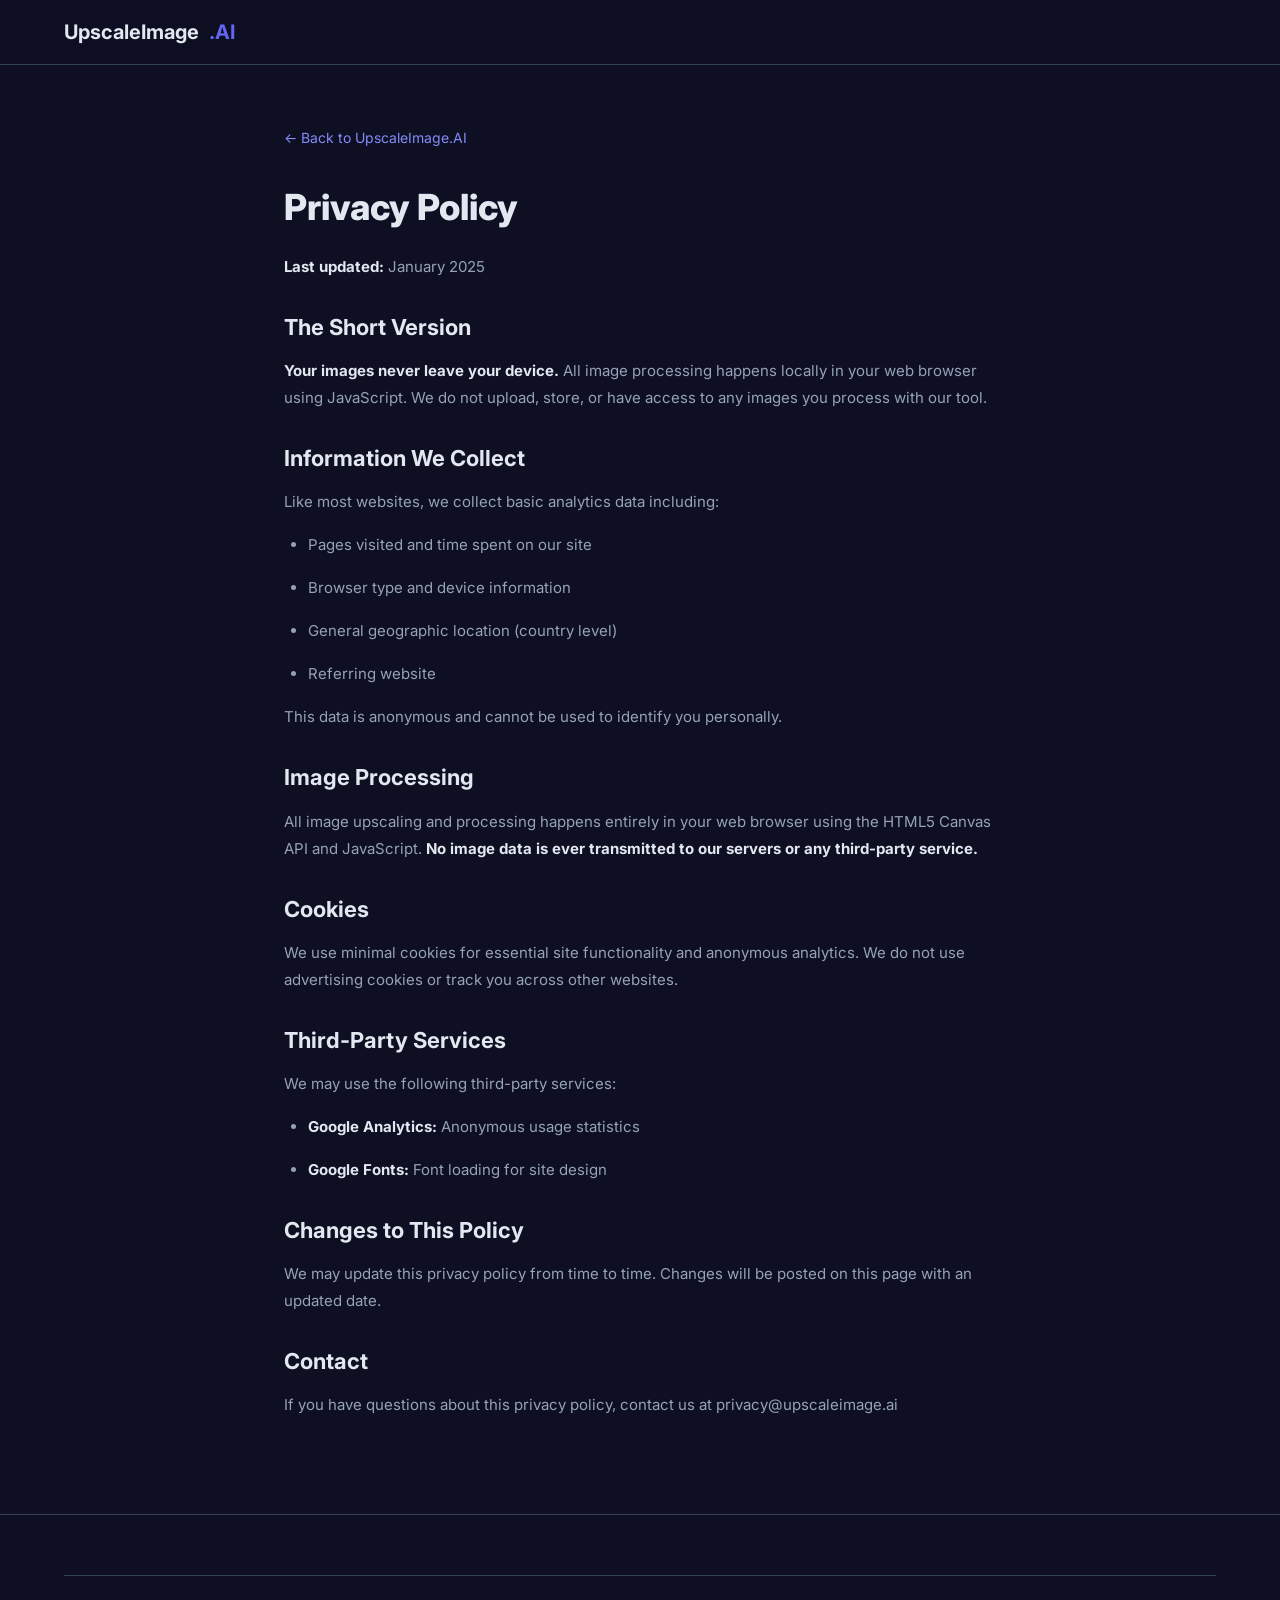
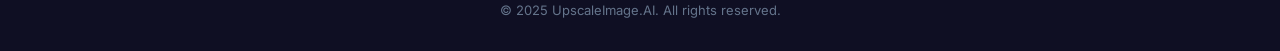
==== privacy.html @ 7722c715 "Initial commit: UpscaleImage.AI - Free AI Image Upscaler" ====
<!DOCTYPE html>
<html lang="en">
<head>
    <meta charset="UTF-8">
    <meta name="viewport" content="width=device-width, initial-scale=1.0">
    <title>Privacy Policy | UpscaleImage.AI</title>
    <meta name="description" content="UpscaleImage.AI privacy policy. Learn how we protect your privacy — all image processing happens in your browser, nothing is uploaded to our servers.">
    <link rel="canonical" href="https://upscaleimage.ai/privacy.html">
    <link rel="preconnect" href="https://fonts.googleapis.com">
    <link href="https://fonts.googleapis.com/css2?family=Inter:wght@400;500;600;700;800&display=swap" rel="stylesheet">
    <link rel="icon" type="image/svg+xml" href="/assets/icons/favicon.svg">
    <link rel="stylesheet" href="/assets/css/style.css">
    <style>
        .legal-page { max-width: 760px; margin: 0 auto; padding: 60px 24px 80px; }
        .legal-page h1 { font-size: 36px; font-weight: 800; margin-bottom: 16px; }
        .legal-page h2 { font-size: 22px; font-weight: 700; margin: 30px 0 12px; }
        .legal-page p, .legal-page li { color: var(--text-secondary); font-size: 15px; line-height: 1.8; margin-bottom: 16px; }
        .legal-page ul { margin-left: 24px; }
        .legal-page strong { color: var(--text); }
        .back-link { display: inline-block; color: var(--primary-light); font-size: 14px; margin-bottom: 30px; }
    </style>
</head>
<body>
    <header class="header">
        <nav class="nav container">
            <a href="/" class="logo">UpscaleImage<span class="logo-dot">.AI</span></a>
        </nav>
    </header>
    <div class="legal-page">
        <a href="/" class="back-link">← Back to UpscaleImage.AI</a>
        <h1>Privacy Policy</h1>
        <p><strong>Last updated:</strong> January 2025</p>

        <h2>The Short Version</h2>
        <p><strong>Your images never leave your device.</strong> All image processing happens locally in your web browser using JavaScript. We do not upload, store, or have access to any images you process with our tool.</p>

        <h2>Information We Collect</h2>
        <p>Like most websites, we collect basic analytics data including:</p>
        <ul>
            <li>Pages visited and time spent on our site</li>
            <li>Browser type and device information</li>
            <li>General geographic location (country level)</li>
            <li>Referring website</li>
        </ul>
        <p>This data is anonymous and cannot be used to identify you personally.</p>

        <h2>Image Processing</h2>
        <p>All image upscaling and processing happens entirely in your web browser using the HTML5 Canvas API and JavaScript. <strong>No image data is ever transmitted to our servers or any third-party service.</strong></p>

        <h2>Cookies</h2>
        <p>We use minimal cookies for essential site functionality and anonymous analytics. We do not use advertising cookies or track you across other websites.</p>

        <h2>Third-Party Services</h2>
        <p>We may use the following third-party services:</p>
        <ul>
            <li><strong>Google Analytics:</strong> Anonymous usage statistics</li>
            <li><strong>Google Fonts:</strong> Font loading for site design</li>
        </ul>

        <h2>Changes to This Policy</h2>
        <p>We may update this privacy policy from time to time. Changes will be posted on this page with an updated date.</p>

        <h2>Contact</h2>
        <p>If you have questions about this privacy policy, contact us at privacy@upscaleimage.ai</p>
    </div>
    <footer class="footer">
        <div class="container">
            <div class="footer-bottom"><p>© 2025 UpscaleImage.AI. All rights reserved.</p></div>
        </div>
    </footer>
</body>
</html>
---- assets/css/style.css ----
/* ============================================
   UpscaleImage.AI — Styles
   Modern, clean design for AI tool site
   ============================================ */

/* Reset & Base */
*, *::before, *::after {
    margin: 0;
    padding: 0;
    box-sizing: border-box;
}

:root {
    --primary: #6366f1;
    --primary-dark: #4f46e5;
    --primary-light: #818cf8;
    --accent: #8b5cf6;
    --accent-light: #a78bfa;
    --success: #10b981;
    --bg: #0f0f23;
    --bg-card: #1a1a2e;
    --bg-elevated: #252540;
    --bg-hover: #2a2a4a;
    --text: #e2e8f0;
    --text-secondary: #94a3b8;
    --text-muted: #64748b;
    --border: #334155;
    --radius: 12px;
    --radius-lg: 16px;
    --shadow: 0 4px 6px -1px rgba(0,0,0,0.3), 0 2px 4px -2px rgba(0,0,0,0.3);
    --shadow-lg: 0 10px 15px -3px rgba(0,0,0,0.4), 0 4px 6px -4px rgba(0,0,0,0.3);
    --transition: 0.2s ease;
}

html {
    scroll-behavior: smooth;
}

body {
    font-family: 'Inter', -apple-system, BlinkMacSystemFont, 'Segoe UI', sans-serif;
    background: var(--bg);
    color: var(--text);
    line-height: 1.6;
    -webkit-font-smoothing: antialiased;
    -moz-osx-font-smoothing: grayscale;
}

.container {
    max-width: 1200px;
    margin: 0 auto;
    padding: 0 24px;
}

a {
    color: var(--primary-light);
    text-decoration: none;
    transition: color var(--transition);
}

a:hover {
    color: var(--accent-light);
}

/* Header */
.header {
    position: sticky;
    top: 0;
    z-index: 100;
    background: rgba(15, 15, 35, 0.85);
    backdrop-filter: blur(12px);
    border-bottom: 1px solid var(--border);
}

.nav {
    display: flex;
    align-items: center;
    justify-content: space-between;
    height: 64px;
}

.logo {
    display: flex;
    align-items: center;
    gap: 10px;
    font-size: 20px;
    font-weight: 700;
    color: var(--text);
    text-decoration: none;
}

.logo:hover {
    color: var(--text);
}

.logo-dot {
    color: var(--primary);
}

.logo-icon {
    flex-shrink: 0;
}

.nav-links {
    display: flex;
    gap: 32px;
}

.nav-links a {
    color: var(--text-secondary);
    font-size: 14px;
    font-weight: 500;
    transition: color var(--transition);
}

.nav-links a:hover {
    color: var(--text);
}

/* Hero */
.hero {
    padding: 60px 0 30px;
    text-align: center;
}

.hero-badge {
    display: inline-block;
    padding: 6px 16px;
    background: rgba(99, 102, 241, 0.15);
    border: 1px solid rgba(99, 102, 241, 0.3);
    border-radius: 100px;
    font-size: 13px;
    font-weight: 600;
    color: var(--primary-light);
    margin-bottom: 20px;
    letter-spacing: 0.5px;
}

.hero-title {
    font-size: clamp(32px, 5vw, 52px);
    font-weight: 800;
    line-height: 1.15;
    margin-bottom: 16px;
    letter-spacing: -0.02em;
}

.gradient-text {
    background: linear-gradient(135deg, var(--primary) 0%, var(--accent) 50%, var(--success) 100%);
    -webkit-background-clip: text;
    -webkit-text-fill-color: transparent;
    background-clip: text;
}

.hero-subtitle {
    font-size: 18px;
    color: var(--text-secondary);
    max-width: 640px;
    margin: 0 auto;
    line-height: 1.7;
}

.hero-subtitle strong {
    color: var(--text);
}

/* Tool Section */
.tool-section {
    padding: 20px 24px 60px;
}

/* Upload Area */
.upload-area {
    border: 2px dashed var(--border);
    border-radius: var(--radius-lg);
    padding: 80px 40px;
    text-align: center;
    cursor: pointer;
    transition: all var(--transition);
    background: var(--bg-card);
}

.upload-area:hover,
.upload-area.drag-over {
    border-color: var(--primary);
    background: rgba(99, 102, 241, 0.05);
}

.upload-area.drag-over {
    transform: scale(1.01);
}

.upload-content {
    display: flex;
    flex-direction: column;
    align-items: center;
    gap: 12px;
}

.upload-icon {
    color: var(--text-muted);
    margin-bottom: 8px;
    transition: color var(--transition);
}

.upload-area:hover .upload-icon {
    color: var(--primary-light);
}

.upload-content h2 {
    font-size: 22px;
    font-weight: 600;
}

.upload-content p {
    color: var(--text-secondary);
    font-size: 15px;
}

.upload-formats {
    font-size: 13px !important;
    color: var(--text-muted) !important;
}

.upload-btn {
    margin-top: 12px;
}

/* Buttons */
.btn {
    display: inline-flex;
    align-items: center;
    gap: 8px;
    padding: 12px 24px;
    border: none;
    border-radius: 8px;
    font-size: 15px;
    font-weight: 600;
    cursor: pointer;
    transition: all var(--transition);
    font-family: inherit;
}

.btn-primary {
    background: linear-gradient(135deg, var(--primary) 0%, var(--accent) 100%);
    color: white;
    box-shadow: 0 2px 8px rgba(99, 102, 241, 0.4);
}

.btn-primary:hover {
    transform: translateY(-1px);
    box-shadow: 0 4px 16px rgba(99, 102, 241, 0.5);
}

.btn-primary:disabled {
    opacity: 0.5;
    cursor: not-allowed;
    transform: none;
    box-shadow: none;
}

.btn-secondary {
    background: var(--bg-elevated);
    color: var(--text-secondary);
    border: 1px solid var(--border);
}

.btn-secondary:hover {
    background: var(--bg-hover);
    color: var(--text);
}

/* Editor Area */
.editor-area {
    display: flex;
    flex-direction: column;
    gap: 20px;
}

.hidden {
    display: none !important;
}

/* Controls Bar */
.controls-bar {
    display: flex;
    align-items: center;
    justify-content: space-between;
    flex-wrap: wrap;
    gap: 16px;
    padding: 16px 20px;
    background: var(--bg-card);
    border-radius: var(--radius);
    border: 1px solid var(--border);
}

.scale-controls {
    display: flex;
    align-items: center;
    gap: 12px;
}

.scale-controls label {
    font-size: 14px;
    font-weight: 600;
    color: var(--text-secondary);
}

.scale-buttons {
    display: flex;
    gap: 4px;
    background: var(--bg);
    padding: 4px;
    border-radius: 8px;
}

.scale-btn {
    padding: 8px 20px;
    border: none;
    border-radius: 6px;
    background: transparent;
    color: var(--text-secondary);
    font-size: 14px;
    font-weight: 600;
    cursor: pointer;
    transition: all var(--transition);
    font-family: inherit;
}

.scale-btn:hover {
    color: var(--text);
    background: var(--bg-elevated);
}

.scale-btn.active {
    background: var(--primary);
    color: white;
}

.output-info {
    display: flex;
    align-items: center;
    gap: 10px;
    font-size: 14px;
    color: var(--text-secondary);
}

.output-info .arrow {
    color: var(--primary);
    font-weight: 700;
}

.output-info strong {
    color: var(--text);
}

.action-buttons {
    display: flex;
    gap: 8px;
}

/* Comparison View */
.comparison-container {
    position: relative;
    background: var(--bg-card);
    border-radius: var(--radius-lg);
    border: 1px solid var(--border);
    overflow: hidden;
}

.comparison-wrapper {
    position: relative;
    display: flex;
    height: 500px;
    overflow: hidden;
}

.comparison-before,
.comparison-after {
    position: absolute;
    top: 0;
    left: 0;
    width: 100%;
    height: 100%;
    display: flex;
    align-items: center;
    justify-content: center;
    background: #000;
}

.comparison-before canvas,
.comparison-after canvas {
    max-width: 100%;
    max-height: 100%;
    object-fit: contain;
}

.comparison-before {
    z-index: 1;
    clip-path: inset(0 50% 0 0);
}

.comparison-after {
    z-index: 0;
}

.comparison-label {
    position: absolute;
    top: 16px;
    padding: 6px 14px;
    background: rgba(0, 0, 0, 0.7);
    backdrop-filter: blur(4px);
    border-radius: 6px;
    font-size: 12px;
    font-weight: 600;
    color: white;
    text-transform: uppercase;
    letter-spacing: 0.5px;
    z-index: 5;
}

.comparison-before .comparison-label {
    left: 16px;
}

.comparison-after .comparison-label {
    right: 16px;
}

.comparison-slider {
    position: absolute;
    top: 0;
    left: 50%;
    width: 4px;
    height: 100%;
    z-index: 10;
    cursor: ew-resize;
}

.slider-line {
    width: 2px;
    height: 100%;
    background: white;
    margin: 0 auto;
    box-shadow: 0 0 8px rgba(0, 0, 0, 0.5);
}

.slider-handle {
    position: absolute;
    top: 50%;
    left: 50%;
    transform: translate(-50%, -50%);
    width: 44px;
    height: 44px;
    background: var(--primary);
    border: 3px solid white;
    border-radius: 50%;
    display: flex;
    align-items: center;
    justify-content: center;
    box-shadow: 0 2px 10px rgba(0, 0, 0, 0.4);
}

.slider-handle svg {
    width: 20px;
    height: 20px;
}

.comparison-hint {
    text-align: center;
    padding: 12px;
    font-size: 13px;
    color: var(--text-muted);
}

/* Processing */
.processing {
    display: flex;
    flex-direction: column;
    align-items: center;
    gap: 16px;
    padding: 60px 20px;
    background: var(--bg-card);
    border-radius: var(--radius-lg);
    border: 1px solid var(--border);
}

.processing-spinner {
    width: 48px;
    height: 48px;
    border: 4px solid var(--bg-elevated);
    border-top-color: var(--primary);
    border-radius: 50%;
    animation: spin 0.8s linear infinite;
}

@keyframes spin {
    to { transform: rotate(360deg); }
}

.progress-bar {
    width: 300px;
    max-width: 100%;
    height: 8px;
    background: var(--bg-elevated);
    border-radius: 4px;
    overflow: hidden;
}

.progress-fill {
    height: 100%;
    width: 0%;
    background: linear-gradient(90deg, var(--primary), var(--accent));
    border-radius: 4px;
    transition: width 0.3s ease;
}

.progress-text {
    font-size: 14px;
    color: var(--text-secondary);
    font-weight: 600;
}

/* How It Works */
.how-it-works {
    padding: 80px 0;
}

.section-title {
    font-size: 32px;
    font-weight: 800;
    text-align: center;
    margin-bottom: 12px;
    letter-spacing: -0.01em;
}

.section-subtitle {
    text-align: center;
    color: var(--text-secondary);
    font-size: 16px;
    margin-bottom: 48px;
}

.steps-grid {
    display: grid;
    grid-template-columns: repeat(auto-fit, minmax(280px, 1fr));
    gap: 24px;
}

.step-card {
    text-align: center;
    padding: 40px 30px;
    background: var(--bg-card);
    border-radius: var(--radius-lg);
    border: 1px solid var(--border);
    position: relative;
    transition: transform var(--transition), box-shadow var(--transition);
}

.step-card:hover {
    transform: translateY(-4px);
    box-shadow: var(--shadow-lg);
}

.step-number {
    position: absolute;
    top: -16px;
    left: 50%;
    transform: translateX(-50%);
    width: 32px;
    height: 32px;
    background: linear-gradient(135deg, var(--primary), var(--accent));
    border-radius: 50%;
    display: flex;
    align-items: center;
    justify-content: center;
    font-size: 14px;
    font-weight: 700;
    color: white;
}

.step-icon {
    margin-bottom: 20px;
}

.step-card h3 {
    font-size: 18px;
    font-weight: 700;
    margin-bottom: 10px;
}

.step-card p {
    color: var(--text-secondary);
    font-size: 14px;
    line-height: 1.7;
}

/* Features */
.features {
    padding: 80px 0;
    background: var(--bg-card);
}

.features-grid {
    display: grid;
    grid-template-columns: repeat(auto-fit, minmax(300px, 1fr));
    gap: 20px;
}

.feature-card {
    padding: 30px;
    background: var(--bg);
    border-radius: var(--radius);
    border: 1px solid var(--border);
    transition: transform var(--transition);
}

.feature-card:hover {
    transform: translateY(-2px);
}

.feature-icon {
    font-size: 28px;
    margin-bottom: 16px;
}

.feature-card h3 {
    font-size: 16px;
    font-weight: 700;
    margin-bottom: 8px;
}

.feature-card p {
    color: var(--text-secondary);
    font-size: 14px;
    line-height: 1.6;
}

/* FAQ */
.faq {
    padding: 80px 0;
}

.faq-list {
    max-width: 720px;
    margin: 0 auto;
    display: flex;
    flex-direction: column;
    gap: 12px;
}

.faq-item {
    background: var(--bg-card);
    border: 1px solid var(--border);
    border-radius: var(--radius);
    overflow: hidden;
}

.faq-item summary {
    padding: 20px 24px;
    font-size: 16px;
    font-weight: 600;
    cursor: pointer;
    list-style: none;
    display: flex;
    align-items: center;
    justify-content: space-between;
    transition: background var(--transition);
}

.faq-item summary::-webkit-details-marker {
    display: none;
}

.faq-item summary::after {
    content: '+';
    font-size: 22px;
    color: var(--primary);
    font-weight: 300;
    transition: transform var(--transition);
}

.faq-item[open] summary::after {
    content: '−';
}

.faq-item summary:hover {
    background: var(--bg-elevated);
}

.faq-item p {
    padding: 0 24px 20px;
    color: var(--text-secondary);
    font-size: 15px;
    line-height: 1.7;
}

/* Blog */
.blog-section {
    padding: 80px 0;
    background: var(--bg-card);
}

.blog-grid {
    display: grid;
    grid-template-columns: repeat(auto-fit, minmax(300px, 1fr));
    gap: 24px;
}

.blog-card {
    padding: 28px;
    background: var(--bg);
    border: 1px solid var(--border);
    border-radius: var(--radius);
    transition: transform var(--transition), box-shadow var(--transition);
}

.blog-card:hover {
    transform: translateY(-3px);
    box-shadow: var(--shadow-lg);
}

.blog-tag {
    display: inline-block;
    padding: 4px 10px;
    background: rgba(99, 102, 241, 0.15);
    color: var(--primary-light);
    border-radius: 4px;
    font-size: 12px;
    font-weight: 600;
    margin-bottom: 12px;
}

.blog-card h3 {
    font-size: 17px;
    font-weight: 700;
    margin-bottom: 10px;
    line-height: 1.4;
}

.blog-card h3 a {
    color: var(--text);
}

.blog-card h3 a:hover {
    color: var(--primary-light);
}

.blog-card p {
    color: var(--text-secondary);
    font-size: 14px;
    line-height: 1.6;
    margin-bottom: 12px;
}

.blog-card time {
    font-size: 12px;
    color: var(--text-muted);
}

/* Footer */
.footer {
    padding: 60px 0 30px;
    border-top: 1px solid var(--border);
}

.footer-grid {
    display: grid;
    grid-template-columns: 2fr 1fr 1fr 1fr;
    gap: 40px;
    margin-bottom: 40px;
}

.footer-brand p {
    color: var(--text-secondary);
    font-size: 14px;
    line-height: 1.7;
    margin-top: 12px;
    max-width: 300px;
}

.footer-links h4 {
    font-size: 14px;
    font-weight: 700;
    margin-bottom: 16px;
    color: var(--text);
}

.footer-links a {
    display: block;
    color: var(--text-secondary);
    font-size: 14px;
    padding: 4px 0;
    transition: color var(--transition);
}

.footer-links a:hover {
    color: var(--text);
}

.footer-bottom {
    padding-top: 24px;
    border-top: 1px solid var(--border);
    text-align: center;
}

.footer-bottom p {
    font-size: 13px;
    color: var(--text-muted);
}

/* Responsive */
@media (max-width: 768px) {
    .nav-links {
        display: none;
    }

    .hero {
        padding: 40px 0 20px;
    }

    .upload-area {
        padding: 50px 24px;
    }

    .controls-bar {
        flex-direction: column;
        align-items: stretch;
    }

    .scale-controls {
        justify-content: center;
    }

    .output-info {
        justify-content: center;
    }

    .action-buttons {
        justify-content: center;
    }

    .comparison-wrapper {
        height: 300px;
    }

    .footer-grid {
        grid-template-columns: 1fr 1fr;
        gap: 30px;
    }
}

@media (max-width: 480px) {
    .footer-grid {
        grid-template-columns: 1fr;
    }

    .action-buttons {
        flex-direction: column;
    }

    .scale-btn {
        padding: 8px 14px;
    }
}
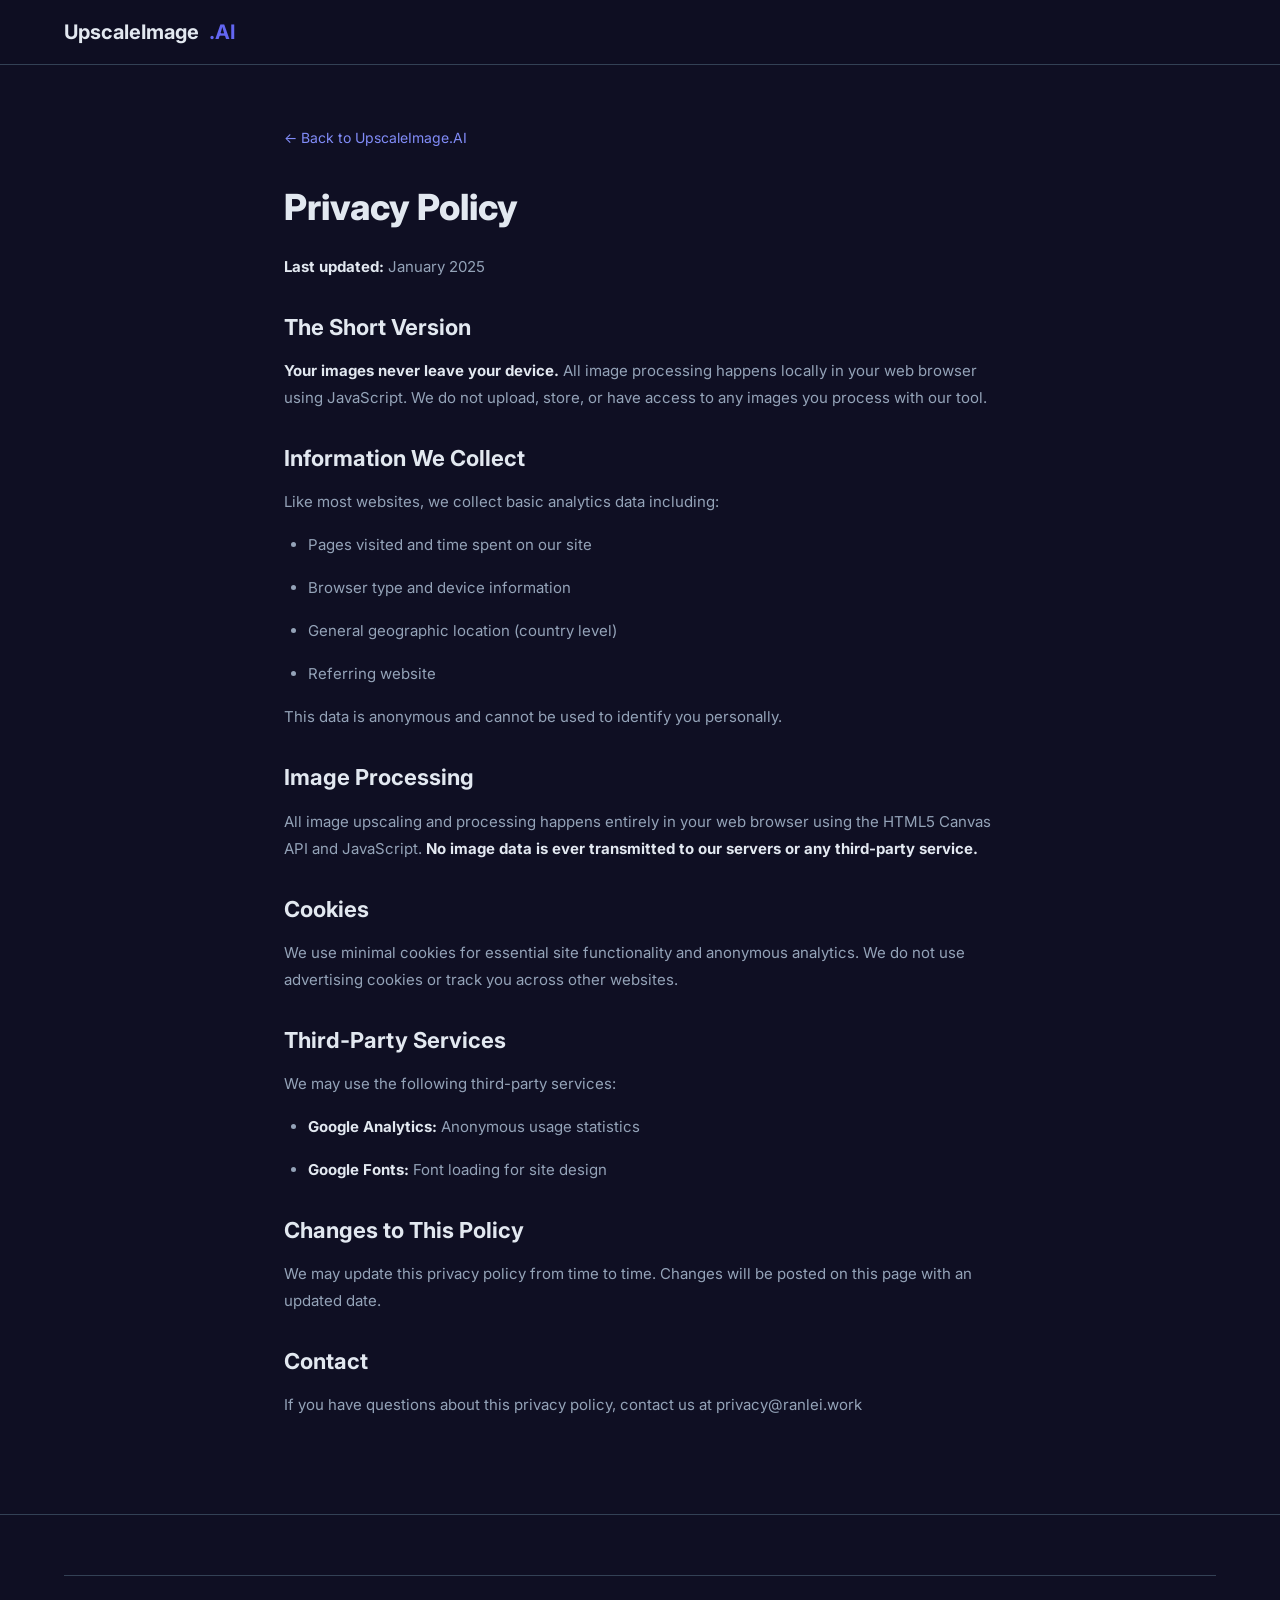
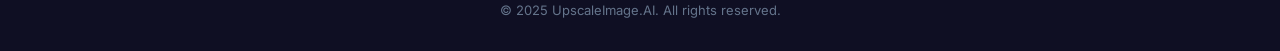
==== commit 7dcdcece: "Update all domains to ranlei.work" ====
--- a/privacy.html
+++ b/privacy.html
@@ -5,7 +5,7 @@
     <meta name="viewport" content="width=device-width, initial-scale=1.0">
     <title>Privacy Policy | UpscaleImage.AI</title>
     <meta name="description" content="UpscaleImage.AI privacy policy. Learn how we protect your privacy — all image processing happens in your browser, nothing is uploaded to our servers.">
-    <link rel="canonical" href="https://upscaleimage.ai/privacy.html">
+    <link rel="canonical" href="https://ranlei.work/privacy.html">
     <link rel="preconnect" href="https://fonts.googleapis.com">
     <link href="https://fonts.googleapis.com/css2?family=Inter:wght@400;500;600;700;800&display=swap" rel="stylesheet">
     <link rel="icon" type="image/svg+xml" href="/assets/icons/favicon.svg">
@@ -61,7 +61,7 @@
         <p>We may update this privacy policy from time to time. Changes will be posted on this page with an updated date.</p>
 
         <h2>Contact</h2>
-        <p>If you have questions about this privacy policy, contact us at privacy@upscaleimage.ai</p>
+        <p>If you have questions about this privacy policy, contact us at privacy@ranlei.work</p>
     </div>
     <footer class="footer">
         <div class="container">
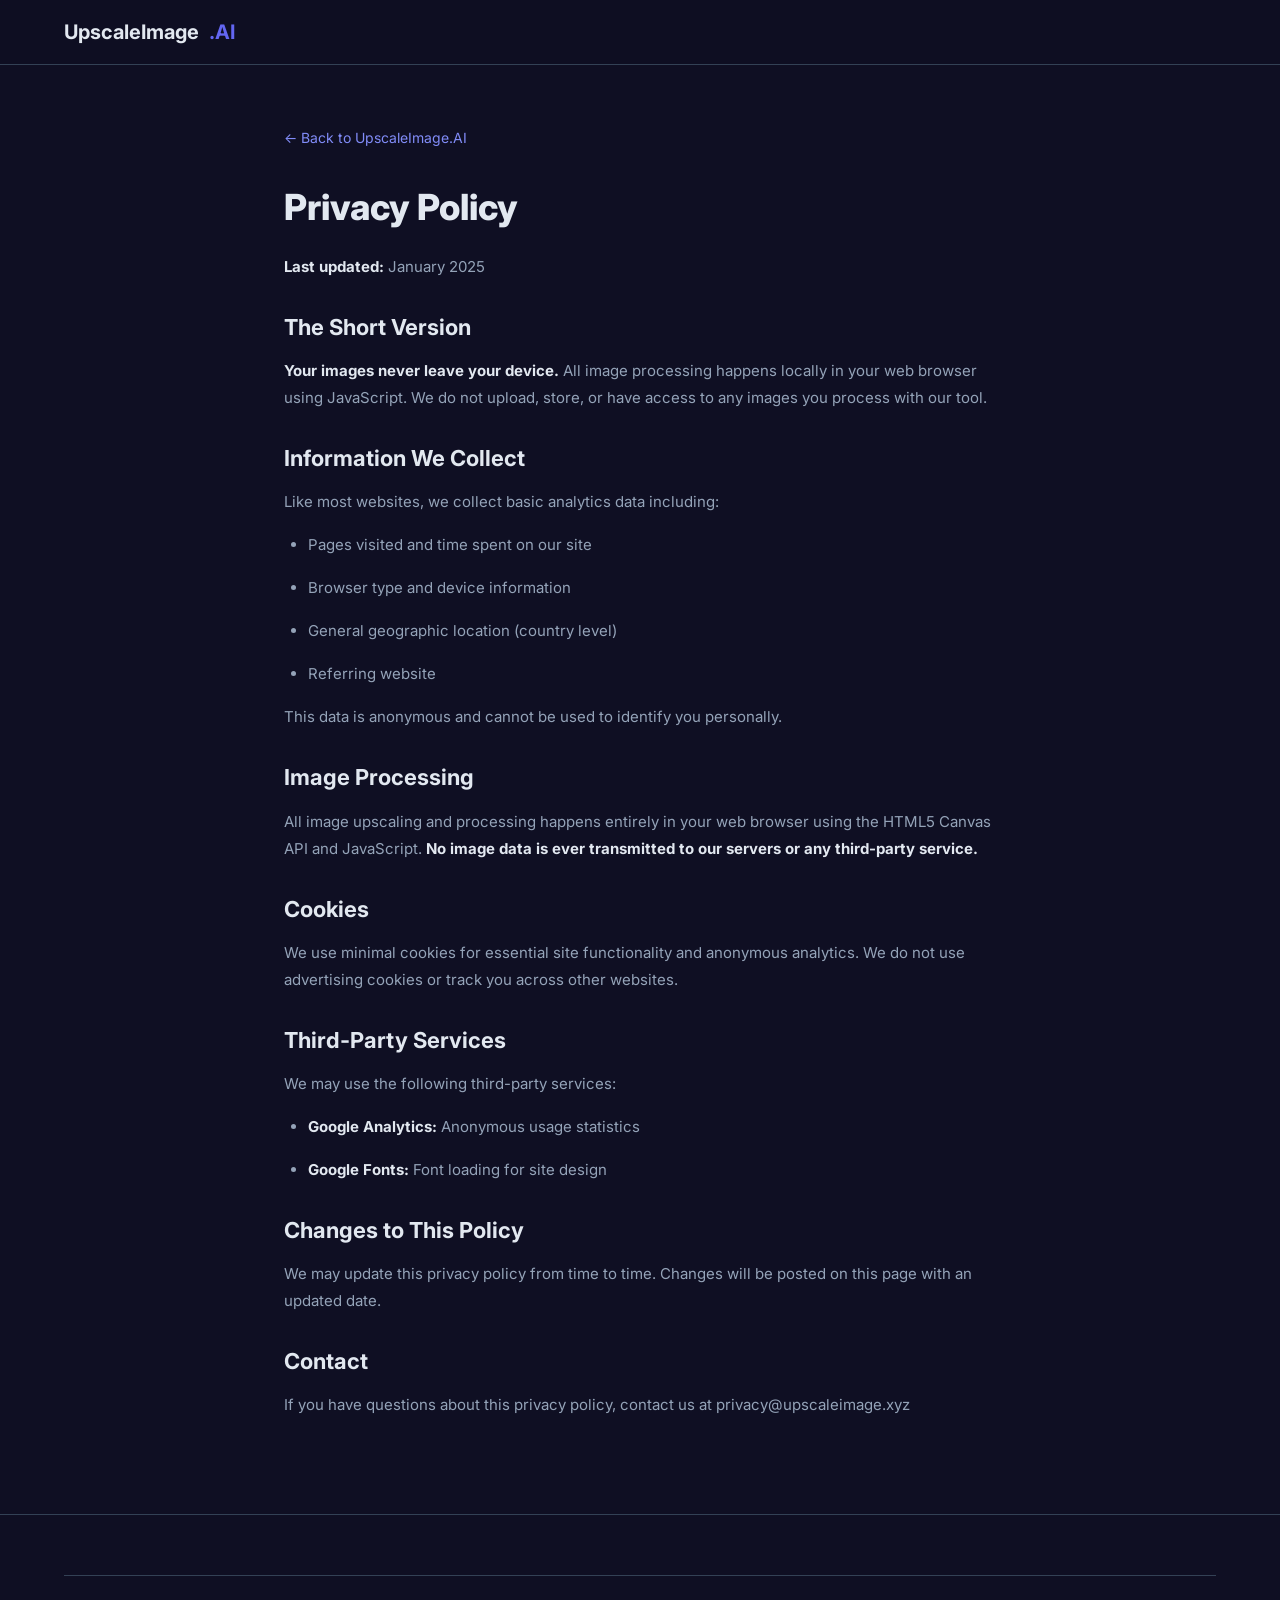
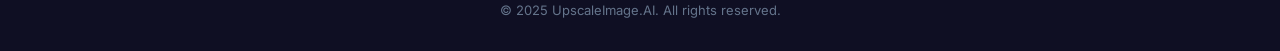
==== commit 0b0608cd: "Switch domain to upscaleimage.xyz" ====
--- a/privacy.html
+++ b/privacy.html
@@ -5,7 +5,7 @@
     <meta name="viewport" content="width=device-width, initial-scale=1.0">
     <title>Privacy Policy | UpscaleImage.AI</title>
     <meta name="description" content="UpscaleImage.AI privacy policy. Learn how we protect your privacy — all image processing happens in your browser, nothing is uploaded to our servers.">
-    <link rel="canonical" href="https://ranlei.work/privacy.html">
+    <link rel="canonical" href="https://upscaleimage.xyz/privacy.html">
     <link rel="preconnect" href="https://fonts.googleapis.com">
     <link href="https://fonts.googleapis.com/css2?family=Inter:wght@400;500;600;700;800&display=swap" rel="stylesheet">
     <link rel="icon" type="image/svg+xml" href="/assets/icons/favicon.svg">
@@ -61,7 +61,7 @@
         <p>We may update this privacy policy from time to time. Changes will be posted on this page with an updated date.</p>
 
         <h2>Contact</h2>
-        <p>If you have questions about this privacy policy, contact us at privacy@ranlei.work</p>
+        <p>If you have questions about this privacy policy, contact us at privacy@upscaleimage.xyz</p>
     </div>
     <footer class="footer">
         <div class="container">
